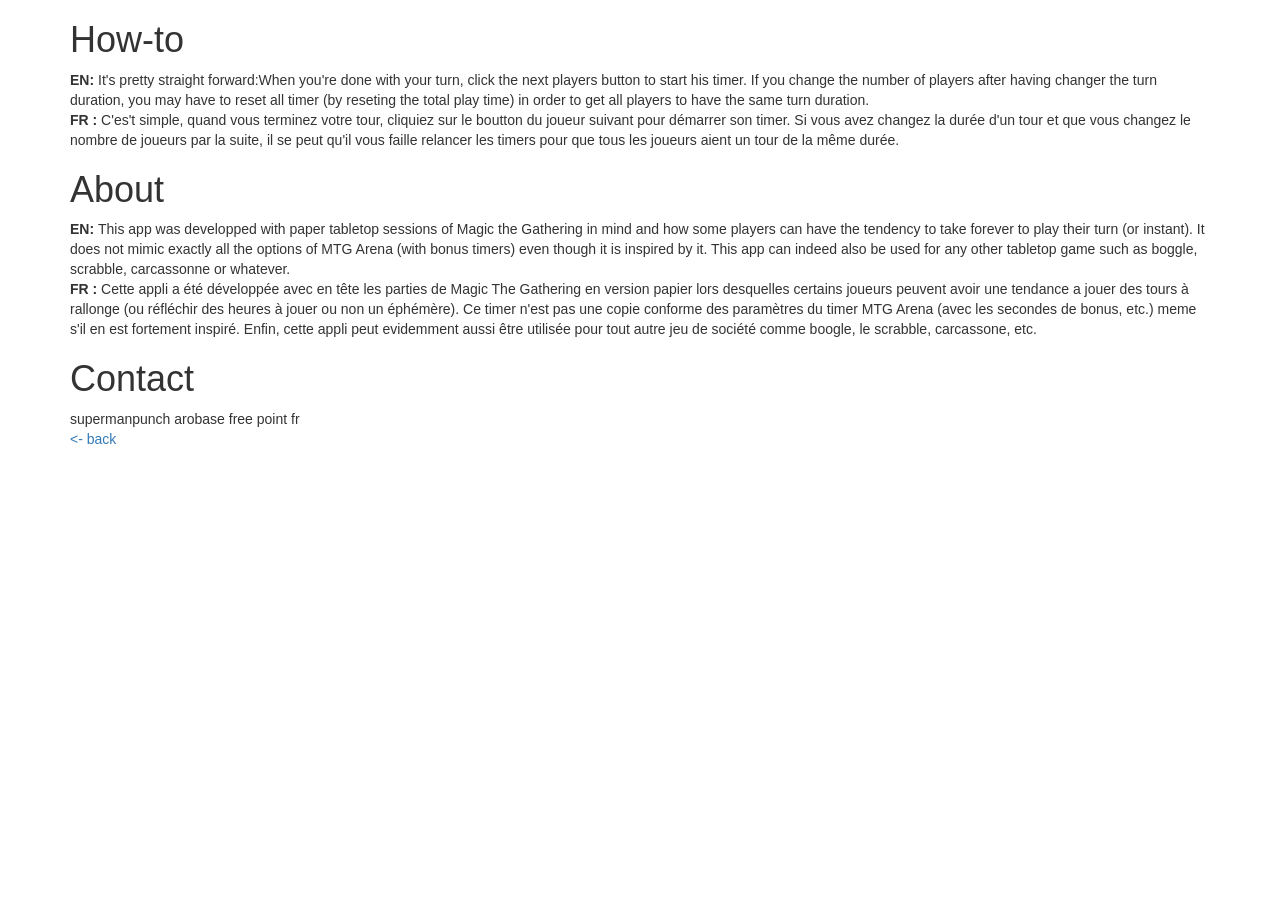
==== html/about.html @ 9f473d34 "added an About page" ====
<!DOCTYPE html>
<!-- Latest compiled and minified CSS -->

<html lang="en">
	<head>
		<meta charset="UTF-8">
		<meta name="viewport" content="width=device-width" />
		<link rel="stylesheet" href="https://stackpath.bootstrapcdn.com/bootstrap/3.4.1/css/bootstrap.min.css" integrity="sha384-HSMxcRTRxnN+Bdg0JdbxYKrThecOKuH5zCYotlSAcp1+c8xmyTe9GYg1l9a69psu" crossorigin="anonymous">
		<title>
			About Game Timer
		</title>
	</head>
	<body>
		<div class="container" >
			<h1>How-to</h1>
			<b>EN: </b>It's pretty straight forward:When you're done with your turn, click the next players button to start his timer. 
			If you change the number of players after having changer the turn duration, you may have to reset all timer (by reseting the total play time) in order to get all players to have the same turn duration. 
			<br><b>FR : </b>C'es't simple, quand vous terminez votre tour, cliquiez sur le boutton du joueur suivant pour démarrer son timer.
			Si vous avez changez la durée d'un tour et que vous changez le nombre de joueurs  par la suite, il se peut qu'il vous faille relancer les timers pour que tous les joueurs aient un tour de la même durée.
			<h1>About</h1>
			<b>EN: </b>This app was developped with paper tabletop sessions of Magic the Gathering in mind and how some players can have the tendency to take forever to play their turn (or instant). It does not mimic exactly all the options of MTG Arena (with bonus timers) even though it is inspired by it. This app can indeed also be used for any other tabletop game such as boggle, scrabble, carcassonne or whatever. 
			<br><b>FR : </b>Cette appli a été développée avec en tête les parties de Magic The Gathering en version papier lors desquelles certains joueurs peuvent avoir une tendance a jouer des tours à rallonge (ou réfléchir des heures à jouer ou non un éphémère). Ce timer n'est pas une copie conforme des paramètres du timer MTG Arena (avec les secondes de bonus, etc.) meme s'il en est fortement inspiré. Enfin, cette appli peut evidemment aussi être utilisée pour tout autre jeu de société comme boogle, le scrabble, carcassone, etc. 
			<h1>Contact</h1>
			supermanpunch arobase free point fr
			<br><a href="../index.html"> <- back</a>
		</div>
	</body>
</html>
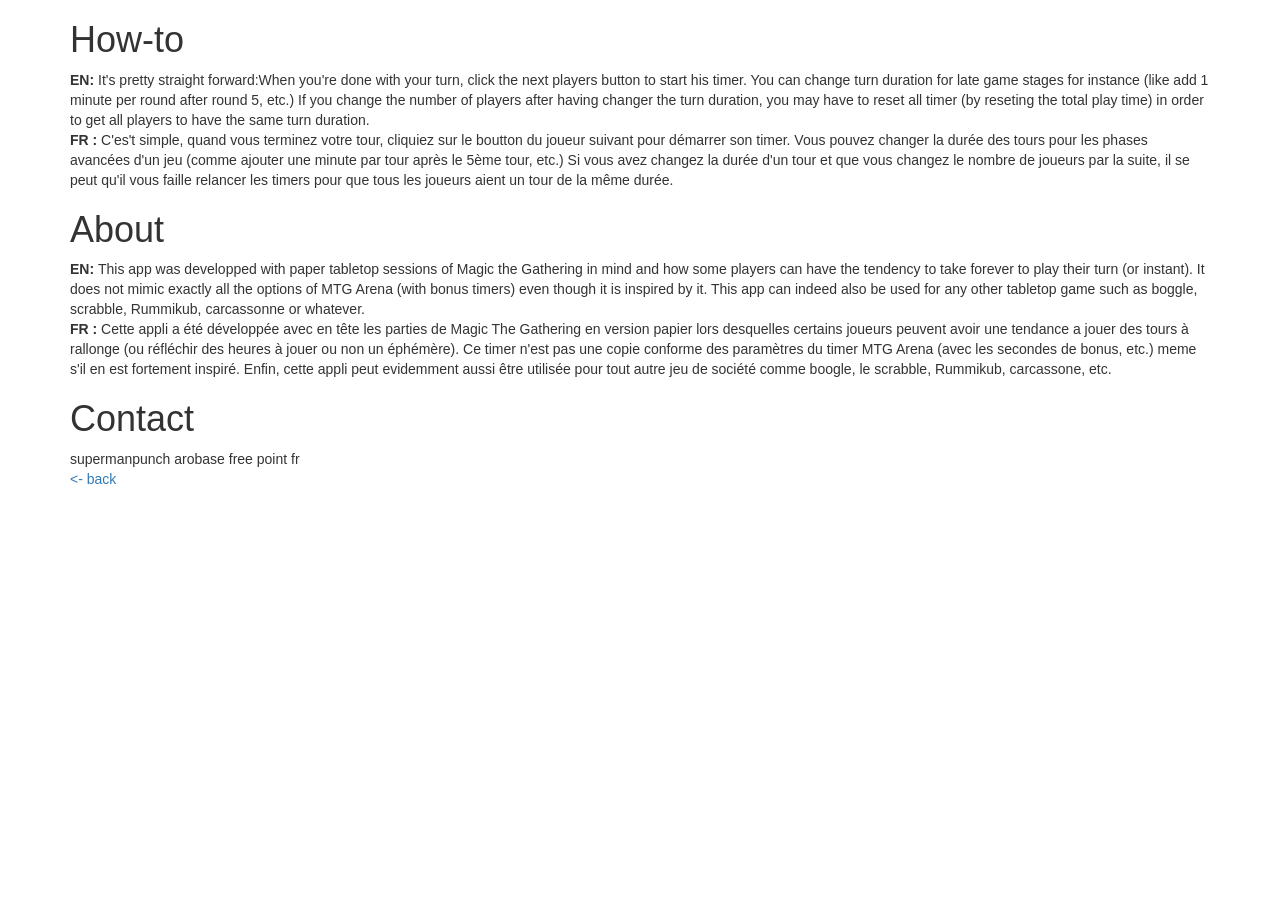
==== commit dd11f411: "dark mode implemented" ====
--- a/html/about.html
+++ b/html/about.html
@@ -13,13 +13,13 @@
 	<body>
 		<div class="container" >
 			<h1>How-to</h1>
-			<b>EN: </b>It's pretty straight forward:When you're done with your turn, click the next players button to start his timer. 
+			<b>EN: </b>It's pretty straight forward:When you're done with your turn, click the next players button to start his timer. You can change turn duration for late game stages for instance (like add 1 minute per round after round 5, etc.)
 			If you change the number of players after having changer the turn duration, you may have to reset all timer (by reseting the total play time) in order to get all players to have the same turn duration. 
-			<br><b>FR : </b>C'es't simple, quand vous terminez votre tour, cliquiez sur le boutton du joueur suivant pour démarrer son timer.
+			<br><b>FR : </b>C'es't simple, quand vous terminez votre tour, cliquiez sur le boutton du joueur suivant pour démarrer son timer. Vous pouvez changer la durée des tours pour les phases avancées d'un jeu (comme ajouter une minute par tour après le 5ème tour, etc.)
 			Si vous avez changez la durée d'un tour et que vous changez le nombre de joueurs  par la suite, il se peut qu'il vous faille relancer les timers pour que tous les joueurs aient un tour de la même durée.
 			<h1>About</h1>
-			<b>EN: </b>This app was developped with paper tabletop sessions of Magic the Gathering in mind and how some players can have the tendency to take forever to play their turn (or instant). It does not mimic exactly all the options of MTG Arena (with bonus timers) even though it is inspired by it. This app can indeed also be used for any other tabletop game such as boggle, scrabble, carcassonne or whatever. 
-			<br><b>FR : </b>Cette appli a été développée avec en tête les parties de Magic The Gathering en version papier lors desquelles certains joueurs peuvent avoir une tendance a jouer des tours à rallonge (ou réfléchir des heures à jouer ou non un éphémère). Ce timer n'est pas une copie conforme des paramètres du timer MTG Arena (avec les secondes de bonus, etc.) meme s'il en est fortement inspiré. Enfin, cette appli peut evidemment aussi être utilisée pour tout autre jeu de société comme boogle, le scrabble, carcassone, etc. 
+			<b>EN: </b>This app was developped with paper tabletop sessions of Magic the Gathering in mind and how some players can have the tendency to take forever to play their turn (or instant). It does not mimic exactly all the options of MTG Arena (with bonus timers) even though it is inspired by it. This app can indeed also be used for any other tabletop game such as boggle, scrabble, Rummikub, carcassonne or whatever. 
+			<br><b>FR : </b>Cette appli a été développée avec en tête les parties de Magic The Gathering en version papier lors desquelles certains joueurs peuvent avoir une tendance a jouer des tours à rallonge (ou réfléchir des heures à jouer ou non un éphémère). Ce timer n'est pas une copie conforme des paramètres du timer MTG Arena (avec les secondes de bonus, etc.) meme s'il en est fortement inspiré. Enfin, cette appli peut evidemment aussi être utilisée pour tout autre jeu de société comme boogle, le scrabble, Rummikub, carcassone, etc. 
 			<h1>Contact</h1>
 			supermanpunch arobase free point fr
 			<br><a href="../index.html"> <- back</a>
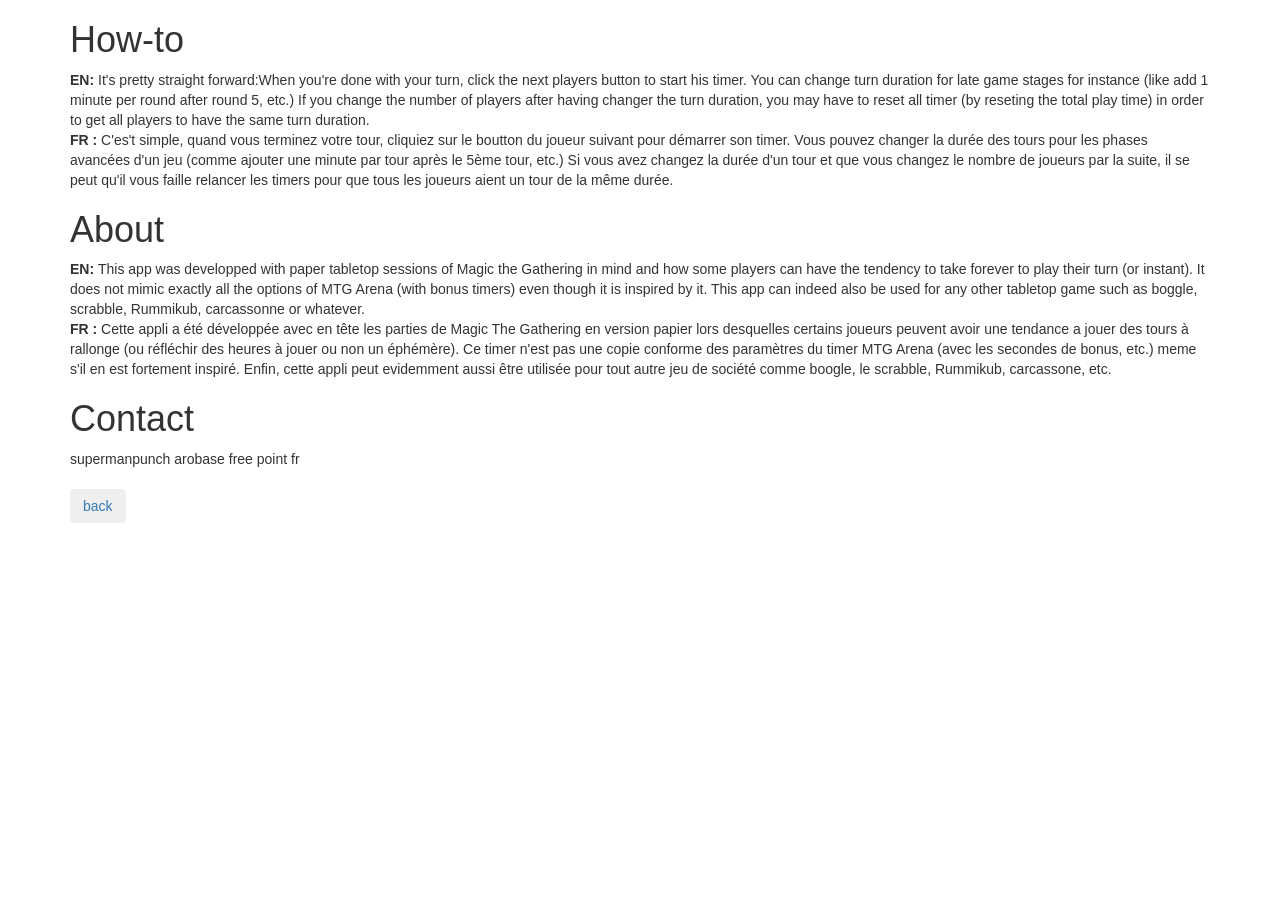
==== commit b5ebdcfe: "small front improvements" ====
--- a/html/about.html
+++ b/html/about.html
@@ -22,7 +22,7 @@
 			<br><b>FR : </b>Cette appli a été développée avec en tête les parties de Magic The Gathering en version papier lors desquelles certains joueurs peuvent avoir une tendance a jouer des tours à rallonge (ou réfléchir des heures à jouer ou non un éphémère). Ce timer n'est pas une copie conforme des paramètres du timer MTG Arena (avec les secondes de bonus, etc.) meme s'il en est fortement inspiré. Enfin, cette appli peut evidemment aussi être utilisée pour tout autre jeu de société comme boogle, le scrabble, Rummikub, carcassone, etc. 
 			<h1>Contact</h1>
 			supermanpunch arobase free point fr
-			<br><a href="../index.html"> <- back</a>
+			<br><br><button class="btn"><a href="../index.html">back</a></button>
 		</div>
 	</body>
 </html>
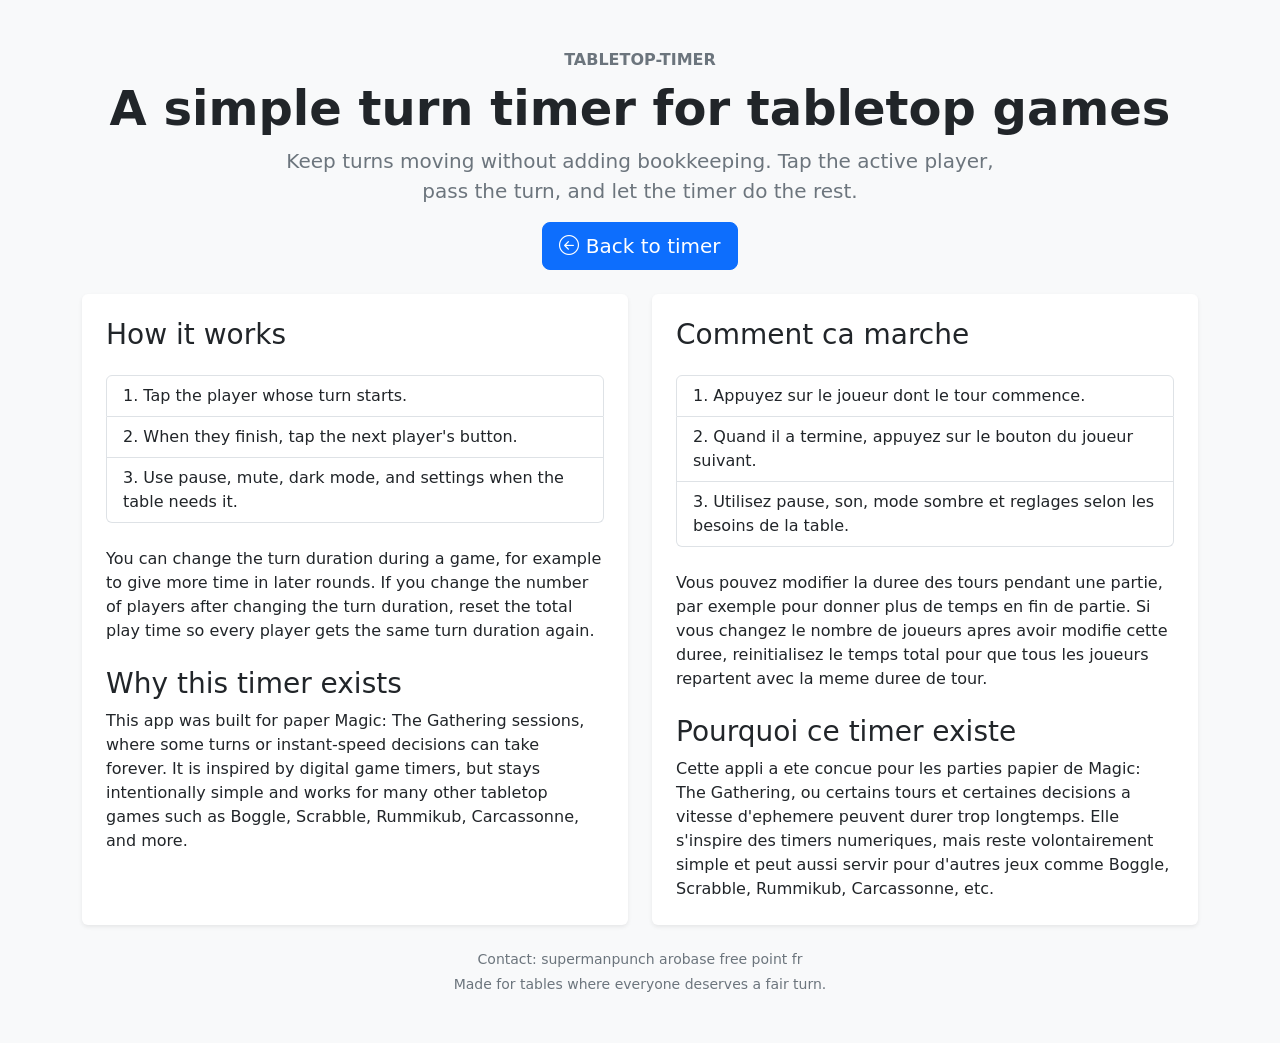
==== commit 8d637b96: "improved timer timeout glow and about page" ====
--- a/html/about.html
+++ b/html/about.html
@@ -1,28 +1,92 @@
-<!DOCTYPE html>
-<!-- Latest compiled and minified CSS -->
-
-<html lang="en">
-	<head>
-		<meta charset="UTF-8">
-		<meta name="viewport" content="width=device-width" />
-		<link rel="stylesheet" href="https://stackpath.bootstrapcdn.com/bootstrap/3.4.1/css/bootstrap.min.css" integrity="sha384-HSMxcRTRxnN+Bdg0JdbxYKrThecOKuH5zCYotlSAcp1+c8xmyTe9GYg1l9a69psu" crossorigin="anonymous">
-		<title>
-			About Game Timer
-		</title>
-	</head>
-	<body>
-		<div class="container" >
-			<h1>How-to</h1>
-			<b>EN: </b>It's pretty straight forward:When you're done with your turn, click the next players button to start his timer. You can change turn duration for late game stages for instance (like add 1 minute per round after round 5, etc.)
-			If you change the number of players after having changer the turn duration, you may have to reset all timer (by reseting the total play time) in order to get all players to have the same turn duration. 
-			<br><b>FR : </b>C'es't simple, quand vous terminez votre tour, cliquiez sur le boutton du joueur suivant pour démarrer son timer. Vous pouvez changer la durée des tours pour les phases avancées d'un jeu (comme ajouter une minute par tour après le 5ème tour, etc.)
-			Si vous avez changez la durée d'un tour et que vous changez le nombre de joueurs  par la suite, il se peut qu'il vous faille relancer les timers pour que tous les joueurs aient un tour de la même durée.
-			<h1>About</h1>
-			<b>EN: </b>This app was developped with paper tabletop sessions of Magic the Gathering in mind and how some players can have the tendency to take forever to play their turn (or instant). It does not mimic exactly all the options of MTG Arena (with bonus timers) even though it is inspired by it. This app can indeed also be used for any other tabletop game such as boggle, scrabble, Rummikub, carcassonne or whatever. 
-			<br><b>FR : </b>Cette appli a été développée avec en tête les parties de Magic The Gathering en version papier lors desquelles certains joueurs peuvent avoir une tendance a jouer des tours à rallonge (ou réfléchir des heures à jouer ou non un éphémère). Ce timer n'est pas une copie conforme des paramètres du timer MTG Arena (avec les secondes de bonus, etc.) meme s'il en est fortement inspiré. Enfin, cette appli peut evidemment aussi être utilisée pour tout autre jeu de société comme boogle, le scrabble, Rummikub, carcassone, etc. 
-			<h1>Contact</h1>
-			supermanpunch arobase free point fr
-			<br><br><button class="btn"><a href="../index.html">back</a></button>
-		</div>
-	</body>
-</html>
+<!DOCTYPE html>
+
+<html lang="en">
+
+<head>
+	<meta charset="UTF-8">
+	<meta name="viewport" content="width=device-width, initial-scale=1.0">
+	<link href="https://cdn.jsdelivr.net/npm/bootstrap@5.3.3/dist/css/bootstrap.min.css" rel="stylesheet"
+		integrity="sha384-QWTKZyjpPEjISv5WaRU9OFeRpok6YctnYmDr5pNlyT2bRjXh0JMhjY6hW+ALEwIH" crossorigin="anonymous">
+	<link rel="stylesheet" href="https://cdn.jsdelivr.net/npm/bootstrap-icons@1.11.3/font/bootstrap-icons.min.css">
+	<script async src="https://pagead2.googlesyndication.com/pagead/js/adsbygoogle.js?client=ca-pub-7028514862026929"
+		crossorigin="anonymous"></script>
+	<title>About TableTop-Timer</title>
+</head>
+
+<body class="bg-light">
+	<main class="container py-4 py-md-5">
+		<section class="text-center mb-4">
+			<p class="text-uppercase text-secondary fw-semibold mb-2">TableTop-Timer</p>
+			<h1 class="display-5 fw-bold">A simple turn timer for tabletop games</h1>
+			<p class="lead text-secondary mx-auto" style="max-width: 720px;">
+				Keep turns moving without adding bookkeeping. Tap the active player, pass the turn, and let the timer do the
+				rest.
+			</p>
+			<a class="btn btn-primary btn-lg bi bi-arrow-left-circle" href="../index.html"> Back to timer</a>
+		</section>
+
+		<div class="row g-4">
+			<section class="col-lg-6">
+				<div class="card h-100 shadow-sm border-0">
+					<div class="card-body p-4">
+						<h2 class="h3">How it works</h2>
+						<ol class="list-group list-group-numbered my-4">
+							<li class="list-group-item">Tap the player whose turn starts.</li>
+							<li class="list-group-item">When they finish, tap the next player's button.</li>
+							<li class="list-group-item">Use pause, mute, dark mode, and settings when the table needs it.</li>
+						</ol>
+						<p>
+							You can change the turn duration during a game, for example to give more time in later rounds. If you
+							change the number of players after changing the turn duration, reset the total play time so every player
+							gets the same turn duration again.
+						</p>
+						<h2 class="h3 mt-4">Why this timer exists</h2>
+						<p class="mb-0">
+							This app was built for paper Magic: The Gathering sessions, where some turns or instant-speed decisions
+							can take forever. It is inspired by digital game timers, but stays intentionally simple and works for many
+							other tabletop games such as Boggle, Scrabble, Rummikub, Carcassonne, and more.
+						</p>
+					</div>
+				</div>
+			</section>
+
+			<section class="col-lg-6" lang="fr">
+				<div class="card h-100 shadow-sm border-0">
+					<div class="card-body p-4">
+						<h2 class="h3">Comment ca marche</h2>
+						<ol class="list-group list-group-numbered my-4">
+							<li class="list-group-item">Appuyez sur le joueur dont le tour commence.</li>
+							<li class="list-group-item">Quand il a termine, appuyez sur le bouton du joueur suivant.</li>
+							<li class="list-group-item">Utilisez pause, son, mode sombre et reglages selon les besoins de la table.</li>
+						</ol>
+						<p>
+							Vous pouvez modifier la duree des tours pendant une partie, par exemple pour donner plus de temps en fin
+							de partie. Si vous changez le nombre de joueurs apres avoir modifie cette duree, reinitialisez le temps
+							total pour que tous les joueurs repartent avec la meme duree de tour.
+						</p>
+						<h2 class="h3 mt-4">Pourquoi ce timer existe</h2>
+						<p class="mb-0">
+							Cette appli a ete concue pour les parties papier de Magic: The Gathering, ou certains tours et certaines
+							decisions a vitesse d'ephemere peuvent durer trop longtemps. Elle s'inspire des timers numeriques, mais
+							reste volontairement simple et peut aussi servir pour d'autres jeux comme Boggle, Scrabble, Rummikub,
+							Carcassonne, etc.
+						</p>
+					</div>
+				</div>
+			</section>
+		</div>
+
+		<section class="text-center text-secondary small mt-4">
+			<p class="mb-1">Contact: supermanpunch arobase free point fr</p>
+			<p class="mb-0">Made for tables where everyone deserves a fair turn.</p>
+		</section>
+	</main>
+
+	<ins class="adsbygoogle" style="display:block" data-ad-client="ca-pub-7028514862026929" data-ad-slot="4957878325"
+		data-ad-format="auto" data-full-width-responsive="true"></ins>
+	<script>
+		(adsbygoogle = window.adsbygoogle || []).push({});
+	</script>
+</body>
+
+</html>
